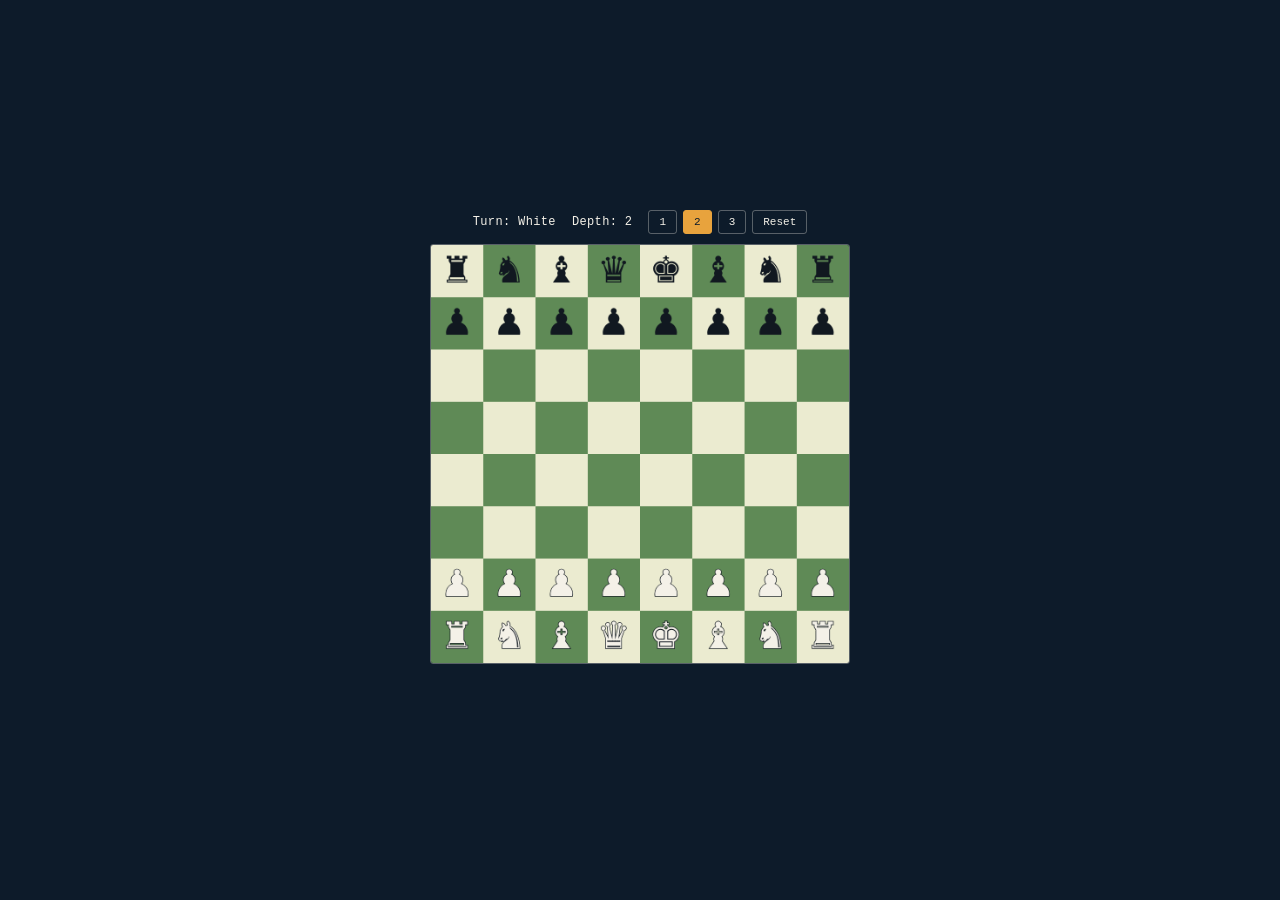
==== games/chess/index.html @ e40d6a66 "Create index.html" ====
<!DOCTYPE html>
<html lang="en">
<head>
<meta charset="UTF-8">
<meta name="viewport" content="width=device-width, initial-scale=1.0">
<title>Chess engine — Tyler Luo</title>
<style>
  * { box-sizing: border-box; }
  html, body {
    margin: 0; padding: 0; width: 100%; height: 100%;
    background: #0D1B2A;
    display: flex; align-items: center; justify-content: center;
    font-family: 'JetBrains Mono', 'Courier New', monospace;
    overflow: hidden;
  }
  #wrap { display: flex; flex-direction: column; align-items: center; gap: 10px; padding: 14px; width: 100%; }
  #status {
    color: #F4F1E8; font-size: 12px; letter-spacing: 0.03em;
    display: flex; gap: 16px; align-items: center; flex-wrap: wrap; justify-content: center;
  }
  #message { color: #E8A33D; font-size: 12px; min-height: 16px; }
  canvas {
    border: 1px solid rgba(244,241,232,0.32);
    border-radius: 3px;
    max-width: min(90vmin, 420px);
    height: auto;
    touch-action: none;
    cursor: pointer;
  }
  .controls { display: flex; gap: 6px; }
  button {
    font-family: inherit; font-size: 11px;
    background: transparent; color: #F4F1E8;
    border: 1px solid rgba(244,241,232,0.32); border-radius: 3px;
    padding: 5px 10px; cursor: pointer;
  }
  button:hover { border-color: #5FC8BE; color: #5FC8BE; }
  button.active { background: #E8A33D; color: #0D1B2A; border-color: #E8A33D; }
</style>
</head>
<body>
<div id="wrap">
  <div id="status">
    <span id="turnLabel">Turn: White</span>
    <span id="depthLabel">Depth: 2</span>
    <div class="controls">
      <button data-depth="1">1</button>
      <button data-depth="2" class="active">2</button>
      <button data-depth="3">3</button>
      <button id="resetBtn">Reset</button>
    </div>
  </div>
  <canvas id="board" width="480" height="480"></canvas>
  <div id="message"></div>
</div>

<script>
const PIECE_VALUES = {
  'P':100,'N':320,'B':330,'R':500,'Q':900,'K':0,
  'p':-100,'n':-320,'b':-330,'r':-500,'q':-900,'k':0,
  '.':0
};

function inBounds(r,c){ return r>=0 && r<8 && c>=0 && c<8; }
function colorOf(p){ if(p==='.') return null; return p===p.toUpperCase() ? 'w':'b'; }
function enemyColor(color){ return color==='w' ? 'b':'w'; }

function findKing(board,color){
  const k = color==='w' ? 'K':'k';
  for(let r=0;r<8;r++) for(let c=0;c<8;c++) if(board[r][c]===k) return [r,c];
  return null;
}

function initialState(){
  return { ep:null, castle:{wK:true,wQ:true,bK:true,bQ:true} };
}

function isSquareAttacked(board, sq, byColor){
  const [r,c]=sq;
  if(byColor==='w'){
    for(const dc of [-1,1]){
      const rr=r+1, cc=c+dc;
      if(inBounds(rr,cc) && board[rr][cc]==='P') return true;
    }
  } else {
    for(const dc of [-1,1]){
      const rr=r-1, cc=c+dc;
      if(inBounds(rr,cc) && board[rr][cc]==='p') return true;
    }
  }
  const knight = byColor==='w' ? 'N':'n';
  for(const [dr,dc] of [[-2,-1],[-2,1],[-1,-2],[-1,2],[1,-2],[1,2],[2,-1],[2,1]]){
    const rr=r+dr, cc=c+dc;
    if(inBounds(rr,cc) && board[rr][cc]===knight) return true;
  }
  const king = byColor==='w' ? 'K':'k';
  for(let dr=-1;dr<=1;dr++) for(let dc=-1;dc<=1;dc++){
    if(dr===0&&dc===0) continue;
    const rr=r+dr, cc=c+dc;
    if(inBounds(rr,cc) && board[rr][cc]===king) return true;
  }
  const bishops = byColor==='w' ? new Set(['B','Q']) : new Set(['b','q']);
  for(const [dr,dc] of [[-1,-1],[-1,1],[1,-1],[1,1]]){
    let rr=r+dr, cc=c+dc;
    while(inBounds(rr,cc)){
      const p=board[rr][cc];
      if(p!=='.'){ if(bishops.has(p)) return true; break; }
      rr+=dr; cc+=dc;
    }
  }
  const rooks = byColor==='w' ? new Set(['R','Q']) : new Set(['r','q']);
  for(const [dr,dc] of [[-1,0],[1,0],[0,-1],[0,1]]){
    let rr=r+dr, cc=c+dc;
    while(inBounds(rr,cc)){
      const p=board[rr][cc];
      if(p!=='.'){ if(rooks.has(p)) return true; break; }
      rr+=dr; cc+=dc;
    }
  }
  return false;
}

function mkMove(fr,to,opts){
  opts = opts || {};
  return { fr, to, promo: opts.promo || null, isCastle: !!opts.isCastle, isEnPassant: !!opts.isEnPassant };
}

function makeMove(board, state, mv){
  const [frR,frC]=mv.fr;
  const [toR,toC]=mv.to;
  const piece = board[frR][frC];

  const undo = {
    captured: board[toR][toC],
    prevEp: state.ep,
    prevCastle: Object.assign({}, state.castle),
    rookMove: null,
    epCapturedSquare: null,
  };

  state.ep = null;

  if(mv.isEnPassant){
    const capR=frR, capC=toC;
    undo.captured = board[capR][capC];
    undo.epCapturedSquare=[capR,capC];
    board[capR][capC]='.';
  }

  board[toR][toC]=piece;
  board[frR][frC]='.';

  if(mv.isCastle){
    if(piece==='K'){
      if(toC===6){ board[7][5]=board[7][7]; board[7][7]='.'; undo.rookMove=[[7,7],[7,5]]; }
      else { board[7][3]=board[7][0]; board[7][0]='.'; undo.rookMove=[[7,0],[7,3]]; }
    } else if(piece==='k'){
      if(toC===6){ board[0][5]=board[0][7]; board[0][7]='.'; undo.rookMove=[[0,7],[0,5]]; }
      else { board[0][3]=board[0][0]; board[0][0]='.'; undo.rookMove=[[0,0],[0,3]]; }
    }
  }

  if(piece==='P' && frR===6 && toR===4) state.ep=[5,frC];
  else if(piece==='p' && frR===1 && toR===3) state.ep=[2,frC];

  if(piece==='K'){ state.castle.wK=false; state.castle.wQ=false; }
  else if(piece==='k'){ state.castle.bK=false; state.castle.bQ=false; }

  if(piece==='R'){
    if(frR===7&&frC===0) state.castle.wQ=false;
    else if(frR===7&&frC===7) state.castle.wK=false;
  } else if(piece==='r'){
    if(frR===0&&frC===0) state.castle.bQ=false;
    else if(frR===0&&frC===7) state.castle.bK=false;
  }

  let capturedSquare = [toR,toC];
  if(mv.isEnPassant) capturedSquare = undo.epCapturedSquare;
  const capturedPiece = undo.captured;
  if(capturedPiece==='R'){
    if(capturedSquare[0]===7&&capturedSquare[1]===0) state.castle.wQ=false;
    else if(capturedSquare[0]===7&&capturedSquare[1]===7) state.castle.wK=false;
  } else if(capturedPiece==='r'){
    if(capturedSquare[0]===0&&capturedSquare[1]===0) state.castle.bQ=false;
    else if(capturedSquare[0]===0&&capturedSquare[1]===7) state.castle.bK=false;
  }

  if(mv.promo!==null) board[toR][toC]=mv.promo;

  return undo;
}

function unmakeMove(board, state, mv, undo){
  const [frR,frC]=mv.fr;
  const [toR,toC]=mv.to;

  state.ep = undo.prevEp;
  state.castle = Object.assign({}, undo.prevCastle);

  const movedPiece = board[toR][toC];
  let originalPiece = movedPiece;
  if(mv.promo!==null){
    originalPiece = movedPiece===movedPiece.toUpperCase() ? 'P':'p';
  }
  board[frR][frC]=originalPiece;

  if(mv.isEnPassant){
    board[toR][toC]='.';
    const [capR,capC]=undo.epCapturedSquare;
    board[capR][capC]=undo.captured;
  } else {
    board[toR][toC]=undo.captured;
  }

  if(undo.rookMove){
    const [[rfR,rfC],[rtR,rtC]]=undo.rookMove;
    board[rfR][rfC]=board[rtR][rtC];
    board[rtR][rtC]='.';
  }
}

function genPseudoLegal(board, state, side){
  const moves=[];
  for(let r=0;r<8;r++){
    for(let c=0;c<8;c++){
      const p=board[r][c];
      if(p==='.'||colorOf(p)!==side) continue;

      if(p==='P'||p==='p'){
        const dir = p==='P' ? -1: 1;
        const startRow = p==='P' ? 6:1;
        const promotionRow = p==='P' ? 0:7;
        const promoPiece = p==='P' ? 'Q':'q';

        let rr=r+dir;
        if(inBounds(rr,c) && board[rr][c]==='.'){
          if(rr===promotionRow) moves.push(mkMove([r,c],[rr,c],{promo:promoPiece}));
          else moves.push(mkMove([r,c],[rr,c]));

          const rr2=r+2*dir;
          if(r===startRow && inBounds(rr2,c) && board[rr2][c]==='.'){
            moves.push(mkMove([r,c],[rr2,c]));
          }
        }

        for(const dc of [-1,1]){
          const cc=c+dc;
          const rr3=r+dir;
          if(!inBounds(rr3,cc)) continue;
          const target=board[rr3][cc];
          if(target!=='.' && colorOf(target)===enemyColor(side)){
            if(rr3===promotionRow) moves.push(mkMove([r,c],[rr3,cc],{promo:promoPiece}));
            else moves.push(mkMove([r,c],[rr3,cc]));
          }
          if(state.ep && state.ep[0]===rr3 && state.ep[1]===cc){
            const adj=board[r][cc];
            if(adj!=='.' && colorOf(adj)===enemyColor(side) && adj.toLowerCase()==='p'){
              moves.push(mkMove([r,c],[rr3,cc],{isEnPassant:true}));
            }
          }
        }
      } else if(p==='N'||p==='n'){
        for(const [dr,dc] of [[-2,-1],[-2,1],[-1,-2],[-1,2],[1,-2],[1,2],[2,-1],[2,1]]){
          const rr=r+dr, cc=c+dc;
          if(!inBounds(rr,cc)) continue;
          const target=board[rr][cc];
          if(target==='.'||colorOf(target)===enemyColor(side)) moves.push(mkMove([r,c],[rr,cc]));
        }
      } else if('BbRrQq'.indexOf(p) !== -1){
        let dirs=[];
        const lower=p.toLowerCase();
        if(lower==='b'||lower==='q') dirs=dirs.concat([[-1,-1],[-1,1],[1,-1],[1,1]]);
        if(lower==='r'||lower==='q') dirs=dirs.concat([[-1,0],[1,0],[0,-1],[0,1]]);
        for(const [dr,dc] of dirs){
          let rr=r+dr, cc=c+dc;
          while(inBounds(rr,cc)){
            const target=board[rr][cc];
            if(target==='.'){ moves.push(mkMove([r,c],[rr,cc])); }
            else {
              if(colorOf(target)===enemyColor(side)) moves.push(mkMove([r,c],[rr,cc]));
              break;
            }
            rr+=dr; cc+=dc;
          }
        }
      } else if(p==='K'||p==='k'){
        for(let dr=-1;dr<=1;dr++) for(let dc=-1;dc<=1;dc++){
          if(dr===0&&dc===0) continue;
          const rr=r+dr, cc=c+dc;
          if(!inBounds(rr,cc)) continue;
          const target=board[rr][cc];
          if(target==='.'||colorOf(target)===enemyColor(side)) moves.push(mkMove([r,c],[rr,cc]));
        }

        if(side==='w' && r===7 && c===4){
          if(state.castle.wK){
            if(board[7][5]==='.'&&board[7][6]==='.'&&board[7][7]==='R'){
              if(!isSquareAttacked(board,[7,4],'b') && !isSquareAttacked(board,[7,5],'b') && !isSquareAttacked(board,[7,6],'b')){
                moves.push(mkMove([7,4],[7,6],{isCastle:true}));
              }
            }
          }
          if(state.castle.wQ){
            if(board[7][1]==='.'&&board[7][2]==='.'&&board[7][3]==='.'&&board[7][0]==='R'){
              if(!isSquareAttacked(board,[7,4],'b') && !isSquareAttacked(board,[7,3],'b') && !isSquareAttacked(board,[7,2],'b')){
                moves.push(mkMove([7,4],[7,2],{isCastle:true}));
              }
            }
          }
        } else if(side==='b' && r===0 && c===4){
          if(state.castle.bK){
            if(board[0][5]==='.'&&board[0][6]==='.'&&board[0][7]==='r'){
              if(!isSquareAttacked(board,[0,4],'w') && !isSquareAttacked(board,[0,5],'w') && !isSquareAttacked(board,[0,6],'w')){
                moves.push(mkMove([0,4],[0,6],{isCastle:true}));
              }
            }
          }
          if(state.castle.bQ){
            if(board[0][1]==='.'&&board[0][2]==='.'&&board[0][3]==='.'&&board[0][0]==='r'){
              if(!isSquareAttacked(board,[0,4],'w') && !isSquareAttacked(board,[0,3],'w') && !isSquareAttacked(board,[0,2],'w')){
                moves.push(mkMove([0,4],[0,2],{isCastle:true}));
              }
            }
          }
        }
      }
    }
  }
  return moves;
}

function genLegalMoves(board, state, side){
  const legal=[];
  for(const mv of genPseudoLegal(board,state,side)){
    const undo=makeMove(board,state,mv);
    const ksq=findKing(board,side);
    const ok = ksq && !isSquareAttacked(board,ksq,enemyColor(side));
    unmakeMove(board,state,mv,undo);
    if(ok) legal.push(mv);
  }
  return legal;
}

function orderMoves(board, moves){
  return moves.slice().sort((a,b)=> Math.abs(PIECE_VALUES[board[b.to[0]][b.to[1]]]) - Math.abs(PIECE_VALUES[board[a.to[0]][a.to[1]]]));
}

function evaluate(board, state){
  let score=0;
  for(let r=0;r<8;r++) for(let c=0;c<8;c++){
    const p=board[r][c];
    if(p==='.') continue;
    score+=PIECE_VALUES[p];
    if(r>=2&&r<=5&&c>=2&&c<=5) score += (p===p.toUpperCase()) ? 15 : -15;
    if(p==='N'&&r<7) score+=15;
    if(p==='B'&&r<7) score+=15;
    if(p==='n'&&r>0) score-=15;
    if(p==='b'&&r>0) score-=15;
  }
  const whiteMoves=genLegalMoves(board,state,'w').length;
  const blackMoves=genLegalMoves(board,state,'b').length;
  score += 2*(whiteMoves-blackMoves);
  return score;
}

function alphabeta(board, state, side, depth, alpha, beta){
  const moves=orderMoves(board, genLegalMoves(board,state,side));
  if(depth===0 || moves.length===0){
    const ksq=findKing(board,side);
    if(moves.length===0 && ksq && isSquareAttacked(board,ksq,enemyColor(side))){
      return side==='w' ? -99999 : 99999;
    }
    return evaluate(board,state);
  }
  if(side==='w'){
    let best=-1e9;
    for(const mv of moves){
      const undo=makeMove(board,state,mv);
      const val=alphabeta(board,state,'b',depth-1,alpha,beta);
      unmakeMove(board,state,mv,undo);
      best=Math.max(best,val);
      alpha=Math.max(alpha,val);
      if(beta<=alpha) break;
    }
    return best;
  } else {
    let best=1e9;
    for(const mv of moves){
      const undo=makeMove(board,state,mv);
      const val=alphabeta(board,state,'w',depth-1,alpha,beta);
      unmakeMove(board,state,mv,undo);
      best=Math.min(best,val);
      beta=Math.min(beta,val);
      if(beta<=alpha) break;
    }
    return best;
  }
}

function chooseEngineMove(board, state, side, depth){
  const moves=genLegalMoves(board,state,side);
  if(moves.length===0) return null;
  let bestMoves=[];
  if(side==='w'){
    let bestVal=-1e9;
    for(const mv of moves){
      const undo=makeMove(board,state,mv);
      const val=alphabeta(board,state,'b',depth-1,-1e9,1e9);
      unmakeMove(board,state,mv,undo);
      if(val>bestVal){ bestVal=val; bestMoves=[mv]; }
      else if(val===bestVal) bestMoves.push(mv);
    }
  } else {
    let bestVal=1e9;
    for(const mv of moves){
      const undo=makeMove(board,state,mv);
      const val=alphabeta(board,state,'w',depth-1,-1e9,1e9);
      unmakeMove(board,state,mv,undo);
      if(val<bestVal){ bestVal=val; bestMoves=[mv]; }
      else if(val===bestVal) bestMoves.push(mv);
    }
  }
  return bestMoves[Math.floor(Math.random()*bestMoves.length)];
}

function initialBoard(){
  return [
    ['r','n','b','q','k','b','n','r'],
    ['p','p','p','p','p','p','p','p'],
    ['.','.','.','.','.','.','.','.'],
    ['.','.','.','.','.','.','.','.'],
    ['.','.','.','.','.','.','.','.'],
    ['.','.','.','.','.','.','.','.'],
    ['P','P','P','P','P','P','P','P'],
    ['R','N','B','Q','K','B','N','R'],
  ];
}

const GLYPHS = { 'K':'♚','Q':'♛','R':'♜','B':'♝','N':'♞','P':'♟','k':'♚','q':'♛','r':'♜','b':'♝','n':'♞','p':'♟' };

let board = initialBoard();
let state = initialState();
let sideToMove = 'w';
const playerSide = 'w';
const engineSide = 'b';
let selected = null;
let legalTargets = new Set();
let depth = 2;
let message = '';

const canvas = document.getElementById('board');
const SQ = canvas.width / 8;
const turnLabel = document.getElementById('turnLabel');
const depthLabel = document.getElementById('depthLabel');
const messageEl = document.getElementById('message');
const ctx = canvas.getContext('2d');

function drawBoard(){
  ctx.clearRect(0,0,canvas.width,canvas.height);
  for(let r=0;r<8;r++){
    for(let c=0;c<8;c++){
      const x=c*SQ, y=r*SQ;
      const light=(r+c)%2===0;
      ctx.fillStyle = light ? '#EBEBD0' : '#5F8A56';
      ctx.fillRect(x,y,SQ,SQ);

      if(selected && selected[0]===r && selected[1]===c){
        ctx.strokeStyle='#E8A33D'; ctx.lineWidth=4;
        ctx.strokeRect(x+2,y+2,SQ-4,SQ-4);
      }

      if(legalTargets.has(r+','+c)){
        ctx.beginPath();
        ctx.arc(x+SQ/2,y+SQ/2, SQ*0.12, 0, Math.PI*2);
        ctx.fillStyle='rgba(20,20,20,0.55)';
        ctx.fill();
      }

      const p=board[r][c];
      if(p!=='.'){
        ctx.font = `${Math.floor(SQ*0.7)}px serif`;
        ctx.textAlign='center';
        ctx.textBaseline='middle';
        const isWhite = p===p.toUpperCase();
        if(isWhite){
          ctx.lineWidth=1.4;
          ctx.strokeStyle='#111820';
          ctx.strokeText(GLYPHS[p], x+SQ/2, y+SQ/2+2);
          ctx.fillStyle='#F4F1E8';
        } else {
          ctx.fillStyle='#111820';
        }
        ctx.fillText(GLYPHS[p], x+SQ/2, y+SQ/2+2);
      }
    }
  }
}

function gameStatus(){
  const moves=genLegalMoves(board,state,sideToMove);
  if(moves.length>0) return null;
  const ksq=findKing(board,sideToMove);
  if(ksq && isSquareAttacked(board,ksq,enemyColor(sideToMove))){
    return sideToMove==='w' ? 'Checkmate — black wins.' : 'Checkmate — white wins.';
  }
  return 'Stalemate.';
}

function refresh(){
  drawBoard();
  turnLabel.textContent = 'Turn: ' + (sideToMove==='w' ? 'White' : 'Black');
  const status = gameStatus();
  message = status || '';
  messageEl.textContent = message;
  if(!message && sideToMove===engineSide){
    messageEl.textContent = 'Engine thinking…';
    setTimeout(engineMove, 30);
  }
}

function engineMove(){
  const mv = chooseEngineMove(board, state, engineSide, depth);
  if(mv) makeMove(board, state, mv);
  sideToMove = enemyColor(sideToMove);
  selected = null;
  legalTargets = new Set();
  drawBoard();
  turnLabel.textContent = 'Turn: ' + (sideToMove==='w' ? 'White' : 'Black');
  const status = gameStatus();
  message = status || '';
  messageEl.textContent = message;
}

canvas.addEventListener('click', (e)=>{
  if(sideToMove !== playerSide || message) return;
  const rect = canvas.getBoundingClientRect();
  const scaleX = canvas.width / rect.width;
  const scaleY = canvas.height / rect.height;
  const x = (e.clientX - rect.left) * scaleX;
  const y = (e.clientY - rect.top) * scaleY;
  const c = Math.floor(x / SQ), r = Math.floor(y / SQ);
  if(r<0||r>7||c<0||c>7) return;
  const p = board[r][c];

  if(!selected){
    if(p!=='.' && colorOf(p)===playerSide){
      selected=[r,c];
      const moves = genLegalMoves(board,state,playerSide);
      legalTargets = new Set(moves.filter(mv=>mv.fr[0]===r&&mv.fr[1]===c).map(mv=>mv.to[0]+','+mv.to[1]));
    }
  } else {
    const moves = genLegalMoves(board,state,playerSide);
    const chosen = moves.find(mv=>mv.fr[0]===selected[0]&&mv.fr[1]===selected[1]&&mv.to[0]===r&&mv.to[1]===c);
    if(chosen){
      makeMove(board,state,chosen);
      sideToMove = enemyColor(sideToMove);
    }
    selected=null;
    legalTargets=new Set();
  }
  refresh();
});

document.querySelectorAll('[data-depth]').forEach(btn=>{
  btn.addEventListener('click', ()=>{
    depth = parseInt(btn.dataset.depth,10);
    document.querySelectorAll('[data-depth]').forEach(b=>b.classList.remove('active'));
    btn.classList.add('active');
    depthLabel.textContent = 'Depth: ' + depth;
  });
});

document.getElementById('resetBtn').addEventListener('click', ()=>{
  board=initialBoard(); state=initialState(); sideToMove='w';
  selected=null; legalTargets=new Set(); message='';
  refresh();
});

document.addEventListener('keydown', (e)=>{
  if(e.key==='r'||e.key==='R') document.getElementById('resetBtn').click();
  if(e.key==='1') document.querySelector('[data-depth="1"]').click();
  if(e.key==='2') document.querySelector('[data-depth="2"]').click();
  if(e.key==='3') document.querySelector('[data-depth="3"]').click();
});

refresh();
</script>
</body>
</html>
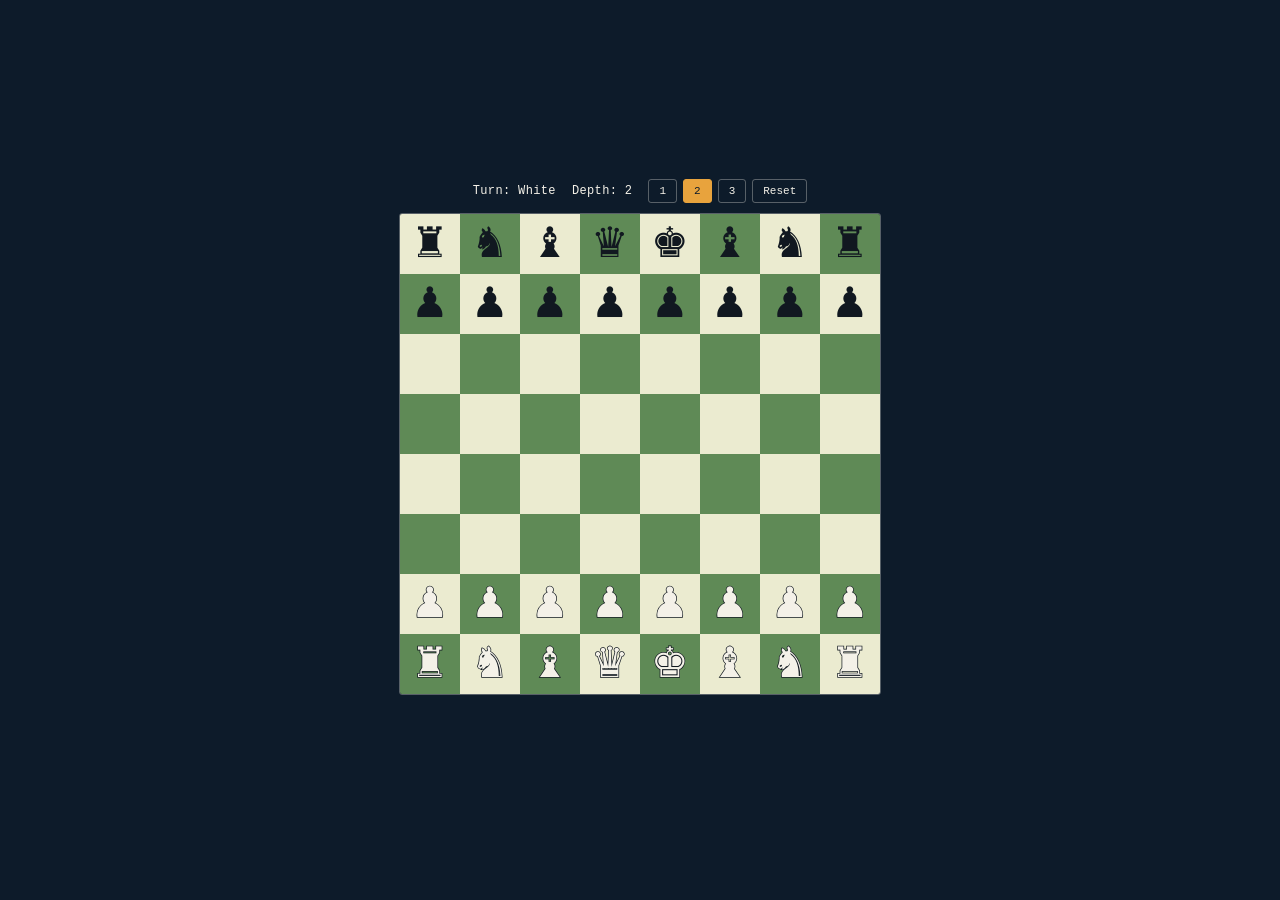
==== commit 0594b0bd: "Update index.html" ====
--- a/games/chess/index.html
+++ b/games/chess/index.html
@@ -1,3 +1,4 @@
+
 <!DOCTYPE html>
 <html lang="en">
 <head>
@@ -22,7 +23,7 @@
   canvas {
     border: 1px solid rgba(244,241,232,0.32);
     border-radius: 3px;
-    max-width: min(90vmin, 420px);
+    max-width: min(85vmin, 720px);
     height: auto;
     touch-action: none;
     cursor: pointer;
